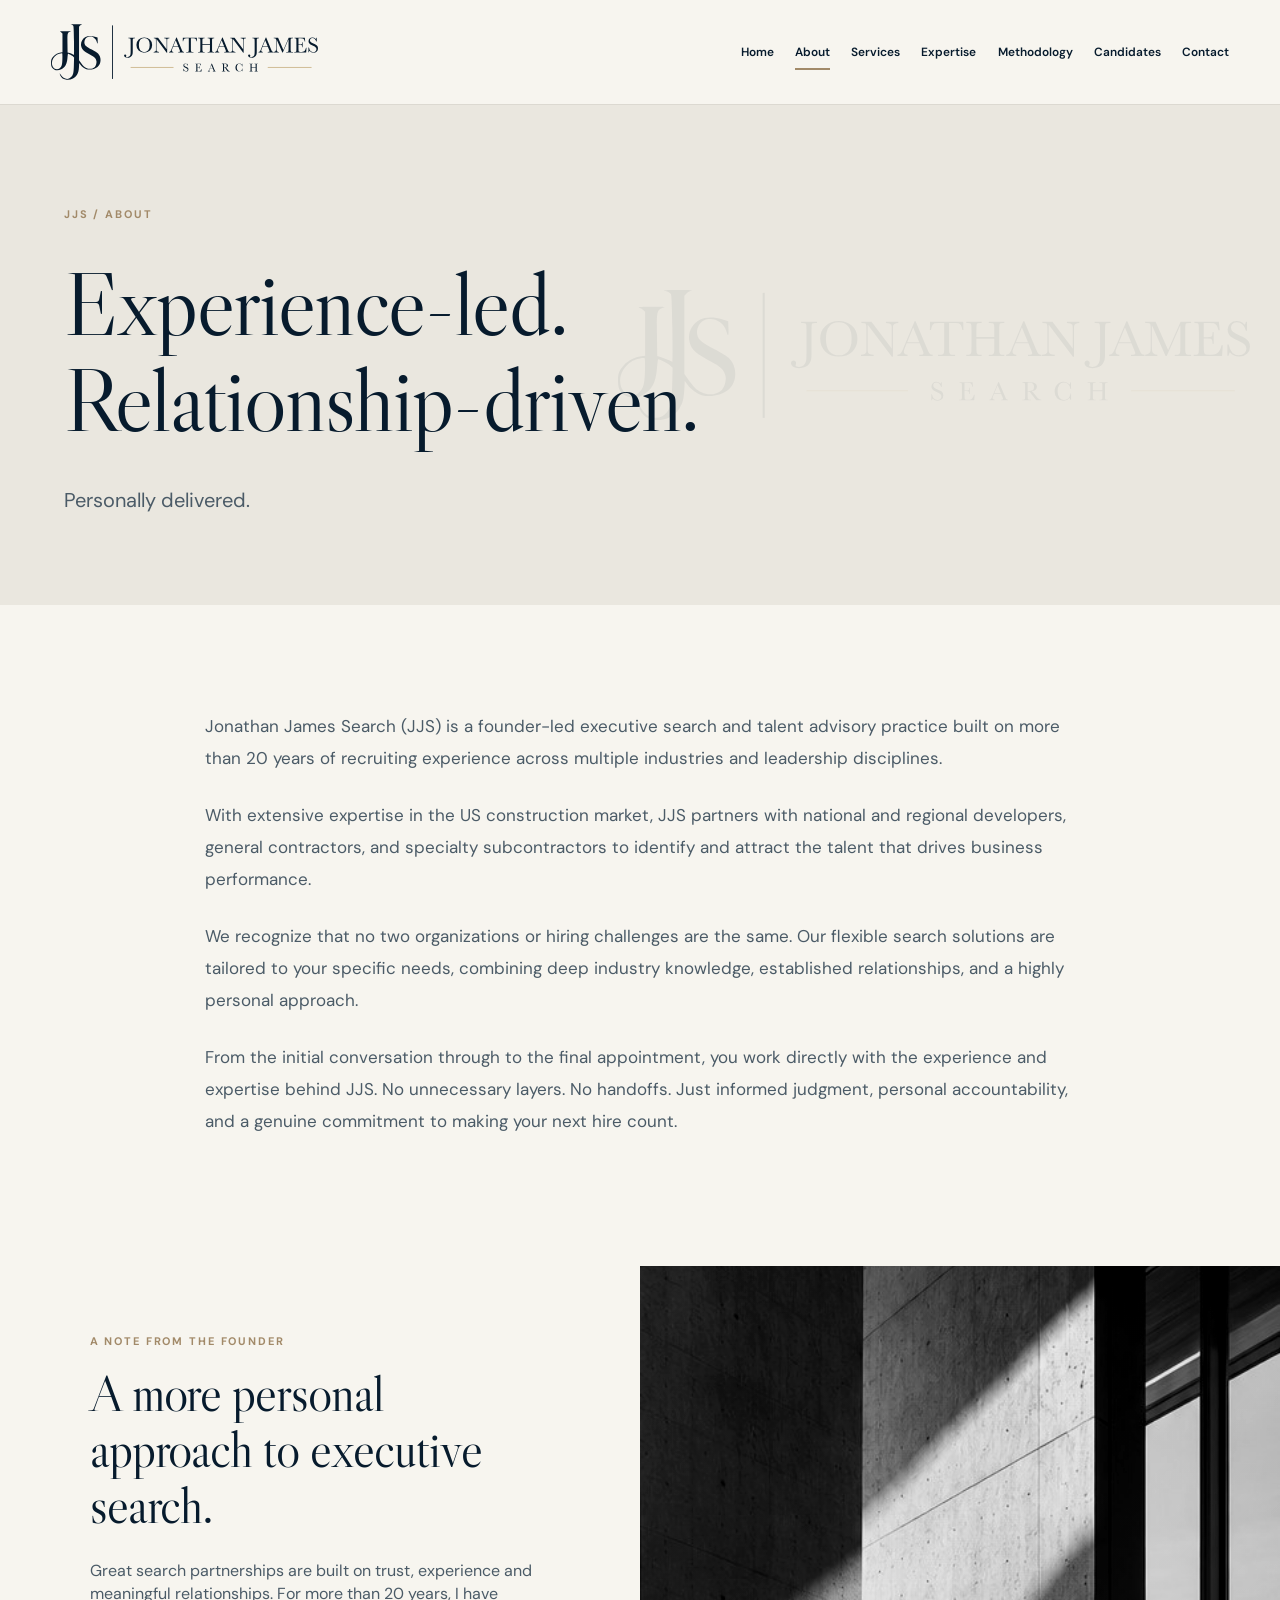
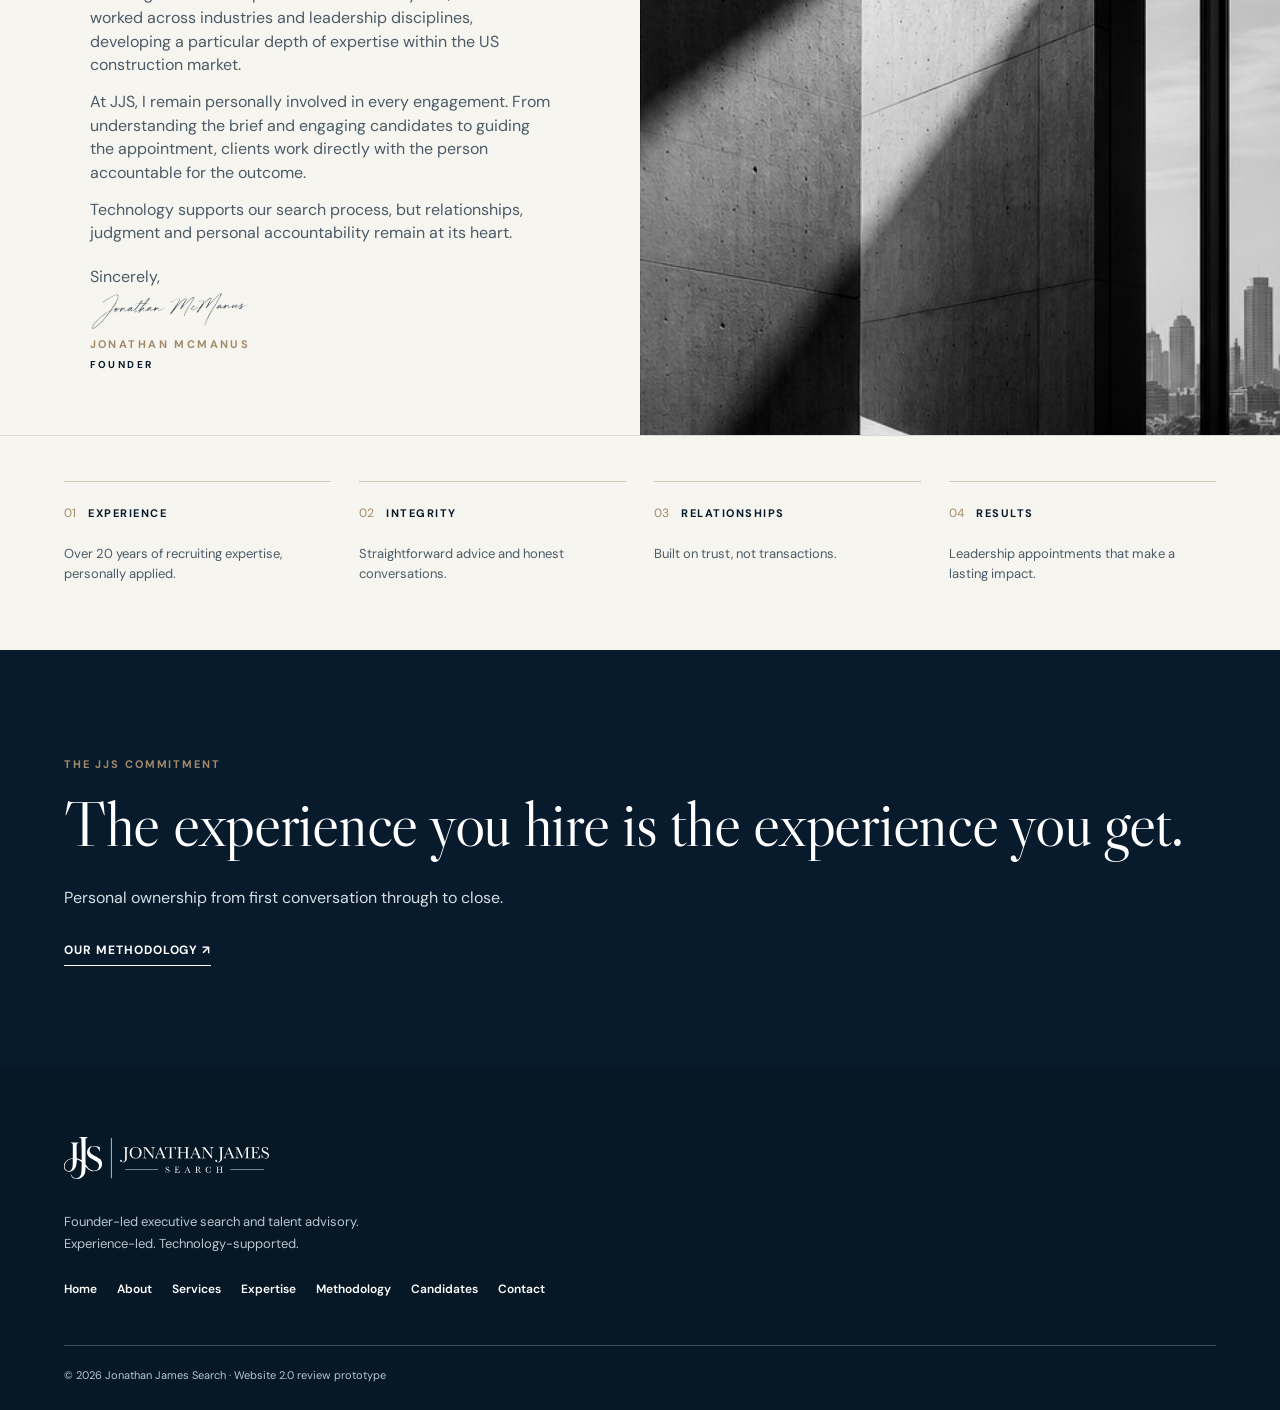
==== about.html @ 116082f7 "Import mobile-ready JJS website with Luke Banks profile Preserve supplied website files unchanged an" ====
<!doctype html><html lang="en"><head><meta charset="utf-8"><meta name="viewport" content="width=device-width,initial-scale=1"><title>About | Jonathan James Search</title><meta name="description" content="Founder-led executive search and talent advisory. Over 20 years of recruiting experience."><link rel="stylesheet" href="style.css"><link rel="stylesheet" href="mobile.css"></head><body><header class="site-header"><nav class="nav" aria-label="Main navigation"><a class="brand" href="index.html" aria-label="JJS home"><img class="logo" src="jjs-logo.svg" alt="JJS — Jonathan James Search"></a><button class="menu" type="button" aria-label="Toggle navigation" aria-expanded="false" aria-controls="main-links">☰</button><div class="links" id="main-links"><a href="index.html">Home</a><a href="about.html" aria-current="page">About</a><a href="services.html">Services</a><a href="expertise.html">Expertise</a><a href="methodology.html">Methodology</a><a href="candidates.html">Candidates</a><a href="contact.html">Contact</a></div></nav></header><section class="pagehero about-hero"><div class="wrap"><div class="eyebrow">JJS / ABOUT</div><h1>Experience-led.<br>Relationship-driven.</h1><p>Personally delivered.</p></div></section><section><div class="wrap prose"><p>Jonathan James Search (JJS) is a founder-led executive search and talent advisory practice built on more than 20 years of recruiting experience across multiple industries and leadership disciplines.</p><p>With extensive expertise in the US construction market, JJS partners with national and regional developers, general contractors, and specialty subcontractors to identify and attract the talent that drives business performance.</p><p>We recognize that no two organizations or hiring challenges are the same. Our flexible search solutions are tailored to your specific needs, combining deep industry knowledge, established relationships, and a highly personal approach.</p><p>From the initial conversation through to the final appointment, you work directly with the experience and expertise behind JJS. No unnecessary layers. No handoffs. Just informed judgment, personal accountability, and a genuine commitment to making your next hire count.</p></div></section><section class="founder-section"><div class="wrap founder-grid"><div class="founder-copy"><div class="eyebrow">A NOTE FROM THE FOUNDER</div><h2>A more personal approach to executive search.</h2><p>Great search partnerships are built on trust, experience and meaningful relationships. For more than 20 years, I have worked across industries and leadership disciplines, developing a particular depth of expertise within the US construction market.</p><p>At JJS, I remain personally involved in every engagement. From understanding the brief and engaging candidates to guiding the appointment, clients work directly with the person accountable for the outcome.</p><p>Technology supports our search process, but relationships, judgment and personal accountability remain at its heart.</p><p class="signoff">Sincerely,</p><img class="founder-signature-image" src="jonathan-mcmanus-signature.png" alt="Jonathan McManus signature"><div class="founder-credit">JONATHAN MCMANUS <span>FOUNDER</span></div></div><div class="founder-photo" role="img" aria-label="Black and white architectural structure"></div></div></section><section class="values-section"><div class="wrap values-grid"><div><span>01</span><strong>EXPERIENCE</strong><p>Over 20 years of recruiting expertise, personally applied.</p></div><div><span>02</span><strong>INTEGRITY</strong><p>Straightforward advice and honest conversations.</p></div><div><span>03</span><strong>RELATIONSHIPS</strong><p>Built on trust, not transactions.</p></div><div><span>04</span><strong>RESULTS</strong><p>Leadership appointments that make a lasting impact.</p></div></div></section><section class="navy"><div class="wrap"><div class="eyebrow">THE JJS COMMITMENT</div><h2>The experience you hire is the experience you get.</h2><p>Personal ownership from first conversation through to close.</p><a class="link" href="methodology.html">Our methodology ↗</a></div></section><footer><div class="wrap"><img class="logo" src="jjs-logo.svg" alt="Jonathan James Search"><p style="margin-top:24px">Founder-led executive search and talent advisory.<br>Experience-led. Technology-supported.</p><div class="links"><a href="index.html">Home</a><a href="about.html">About</a><a href="services.html">Services</a><a href="expertise.html">Expertise</a><a href="methodology.html">Methodology</a><a href="candidates.html">Candidates</a><a href="contact.html">Contact</a></div><div class="footer-bottom">© 2026 Jonathan James Search · Website 2.0 review prototype</div></div></footer><script>document.querySelector('.menu').addEventListener('click',function(){let e=document.querySelector('header .links');this.setAttribute('aria-expanded',e.classList.toggle('open'))})</script></body></html>
---- style.css ----
@import url('https://fonts.googleapis.com/css2?family=DM+Sans:wght@400;500;600;700&family=Libre+Caslon+Display&display=swap');:root{--navy:#071b2d;--ivory:#f7f5ef;--gold:#a28a69}*{box-sizing:border-box}body{margin:0;background:var(--ivory);color:var(--navy);font:16px/1.7 'DM Sans',Arial,sans-serif}a{color:inherit;text-decoration:none}header{background:var(--ivory);position:sticky;top:0;z-index:10;border-bottom:1px solid #dedbd3}.nav{width:min(1300px,92%);margin:auto;display:flex;justify-content:space-between;align-items:center;gap:30px;padding:20px 0}.logo{width:205px;height:auto}.links{display:flex;gap:20px;flex-wrap:wrap}.links a{font-size:12px;font-weight:600}.links a:hover{color:var(--gold)}.wrap{width:min(1160px,90%);margin:auto}h1,h2,h3{font-family:'Libre Caslon Display',Georgia,serif;font-weight:400;line-height:1.09;letter-spacing:-.02em}h1{font-size:clamp(56px,7vw,108px);margin:22px 0}h2{font-size:clamp(38px,5vw,70px);margin:15px 0 25px}h3{font-size:clamp(28px,3vw,42px);margin:8px 0}p{color:#4b5b67;margin:0 0 24px}.eyebrow{text-transform:uppercase;letter-spacing:.17em;font-size:11px;font-weight:700;color:var(--gold)}section{padding:105px 0}.hero{padding:0;display:grid;grid-template-columns:52% 48%;min-height:690px}.hero .copy{padding:80px 9%;display:flex;flex-direction:column;justify-content:center}.hero .copy p{max-width:500px;font-size:18px}.hero .art{position:relative;min-height:690px;background:#3c4145}.hero .art:before,.photo:before{content:'';position:absolute;inset:0;background:linear-gradient(130deg,rgba(0,0,0,.05),rgba(0,0,0,.35)),url('https://images.unsplash.com/photo-1486406146926-c627a92ad1ab?auto=format&fit=crop&w=1600&q=85') center/cover;filter:grayscale(1) contrast(1.17)}.hero .art:after{content:'JJS / EXECUTIVE SEARCH';position:absolute;bottom:25px;right:25px;color:#fff;font-size:10px;letter-spacing:.2em}.btn{display:inline-block;background:var(--navy);color:white;padding:14px 24px;text-transform:uppercase;font-weight:700;letter-spacing:.07em;font-size:12px}.split{display:grid;grid-template-columns:1fr 1fr;gap:8vw;align-items:center}.split p{font-size:17px}.navy{background:var(--navy);color:white}.navy p{color:#d5dde2}.cards{display:grid;grid-template-columns:repeat(4,1fr);gap:25px;margin-top:30px}.card{border-top:1px solid #b6bdc0;padding-top:20px}.card h3{font-size:30px}.card p{font-size:14px}.band{padding:80px 0}.pagehero{background:#eae7df;padding:110px 0 90px}.pagehero p{font-size:18px;max-width:760px}.prose{max-width:870px}.prose p{font-size:17px;line-height:1.9}.row,.step{border-bottom:1px solid #d8d5ce;padding:28px 0}.step{display:grid;grid-template-columns:60px 1fr;gap:20px}.num{color:var(--gold)}.pillars{display:grid;grid-template-columns:repeat(3,1fr);gap:25px}.pillar{border-top:1px solid #d8d5ce;padding-top:18px}.photo{min-height:460px;position:relative;background:#575c5f}.photo:before{background-image:linear-gradient(135deg,rgba(0,0,0,.05),rgba(0,0,0,.25)),url('https://images.unsplash.com/photo-1487958449943-2429e8be8625?auto=format&fit=crop&w=1200&q=85')}.link{font-size:12px;letter-spacing:.08em;text-transform:uppercase;font-weight:700;border-bottom:1px solid;padding-bottom:7px}.contact-grid{display:grid;grid-template-columns:1fr 1fr;gap:8vw}input,textarea{width:100%;padding:13px;margin:8px 0 18px;border:1px solid #bfc5c5;font:inherit}textarea{min-height:120px}footer{background:#061726;color:#fff;padding:70px 0 25px}footer .logo{filter:brightness(0) invert(1)}footer p{color:#bdc6ce;font-size:13px}.footer-bottom{border-top:1px solid #405060;padding-top:20px;margin-top:45px;font-size:11px;color:#bdc6ce}.menu{display:none}@media(max-width:900px){.links{gap:10px}.links a{font-size:11px}.cards{grid-template-columns:repeat(2,1fr)}}@media(max-width:700px){.menu{display:block;border:0;background:none;font-size:24px}.nav{flex-wrap:wrap}.nav>.links{display:none;width:100%;flex-direction:column}.nav>.links.open{display:flex}.hero,.split,.contact-grid{grid-template-columns:1fr}.hero .copy{padding:75px 6%}.hero .art{min-height:380px}.cards,.pillars{grid-template-columns:1fr}section{padding:70px 0}.photo{min-height:340px}}
/* Website 2.1: one identical navigation system on all seven pages */
.site-header{background:#f7f5ef;position:sticky;top:0;z-index:30;border-bottom:1px solid #dcd9d1}
.site-header .nav{width:min(1620px,92%);min-height:104px;padding:14px 0;gap:36px;flex-wrap:nowrap}
.site-header .brand{display:block;flex:0 0 auto;line-height:0}
.site-header .logo{width:clamp(200px,21vw,305px);height:auto;max-height:76px;object-fit:contain;object-position:left center}
.site-header .links{display:flex;align-items:center;justify-content:flex-end;gap:clamp(12px,1.65vw,31px);flex-wrap:nowrap}
.site-header .links a{font-size:clamp(11px,.93vw,14px);font-weight:600;white-space:nowrap;position:relative;padding:12px 0;color:#071b2d}
.site-header .links a[aria-current="page"]:after{content:"";position:absolute;left:0;right:0;bottom:4px;height:2px;background:#a28a69}
.site-header .links a:hover{color:#8c7659}
.about-hero{position:relative;overflow:hidden;min-height:500px;display:flex;align-items:center}
.about-hero:before{content:"";position:absolute;inset:0 0 0 42%;background:url('jjs-logo.svg') center center / 95% auto no-repeat;opacity:.065;pointer-events:none}
.about-hero .wrap{position:relative;z-index:1}
.about-hero h1{max-width:1100px}
.founder-section{padding:0;background:#f7f5ef}
.founder-grid{width:100%;max-width:none;display:grid;grid-template-columns:1fr 1fr;gap:0;align-items:stretch}
.founder-copy{padding:clamp(45px,6vw,105px) clamp(30px,7vw,125px);max-width:820px;justify-self:end}
.founder-copy h2{font-size:clamp(36px,4vw,64px)}
.founder-copy p{font-size:16px;line-height:1.85}
.founder-photo{min-height:650px;background:linear-gradient(135deg,rgba(0,0,0,.05),rgba(0,0,0,.2)),url('https://images.unsplash.com/photo-1487958449943-2429e8be8625?auto=format&fit=crop&w=1200&q=85') center / cover;filter:grayscale(1) contrast(1.12)}
.signoff{margin-bottom:0!important}
.founder-signature{font-family:'Brush Script MT','Segoe Script',cursive;font-size:clamp(22px,2vw,30px);font-style:italic;line-height:1.35;color:#66727a;margin:3px 0 7px;opacity:.82}
.founder-credit{font-size:11px;letter-spacing:.22em;font-weight:700;color:#a28a69}
.founder-credit span{display:block;color:#071b2d;font-size:10px;margin-top:3px}
.values-section{padding:45px 0 65px;border-top:1px solid #dcd9d1}
.values-grid{display:grid;grid-template-columns:repeat(4,1fr);gap:28px}
.values-grid>div{border-top:1px solid #d2c8b9;padding-top:16px}
.values-grid span{color:#a28a69;margin-right:12px;font-size:12px}
.values-grid strong{font-size:11px;letter-spacing:.14em}
.values-grid p{font-size:13px;line-height:1.6;margin:18px 0 0}
@media(max-width:950px){.site-header .nav{min-height:82px;flex-wrap:wrap}.site-header .menu{display:block;margin-left:auto;border:0;background:none;font-size:25px;cursor:pointer}.site-header .nav>.links{display:none;flex-direction:column;align-items:flex-start;width:100%;gap:4px;padding:10px 0}.site-header .nav>.links.open{display:flex}.site-header .links a{font-size:14px}.founder-grid{grid-template-columns:1fr}.founder-copy{justify-self:stretch;max-width:none}.founder-photo{min-height:390px}.values-grid{grid-template-columns:repeat(2,1fr)}}
@media(max-width:600px){.about-hero:before{inset:10% -35% 0 10%;background-size:100% auto;opacity:.045}.about-hero{min-height:370px}.values-grid{grid-template-columns:1fr}.site-header .logo{width:215px}}

/* Approved About-page refinement, v2.3 */
.about-hero{background:#eae7df;min-height:455px;padding:100px 0 88px}
.about-hero:before{inset:0 1% 0 47%;background-image:url('jjs-logo.svg');background-size:95% auto;opacity:.055}
.about-hero h1{line-height:1.08;margin:32px 0 34px}
.about-hero p{font-size:20px;margin:0}
.founder-copy{padding-top:66px;padding-bottom:62px}
.founder-copy p{line-height:1.48;margin:0 0 13px}
.founder-copy .signoff{margin-top:20px;margin-bottom:0!important}
.founder-signature-image{display:block;width:172px;max-width:50%;height:auto;margin:2px 0 3px;object-fit:contain;object-position:left center}
.founder-photo{background-image:linear-gradient(135deg,rgba(0,0,0,.07),rgba(0,0,0,.17)),url('about-architecture.jpg');background-size:cover;background-position:center}
@media(max-width:700px){.founder-signature-image{width:148px}.about-hero{padding:80px 0 65px}}

/* JJS 2.4 — cinematic homepage video; existing navigation and About page unchanged */
.hero .art.hero-video{overflow:hidden;background:#343b40 url('jjs-homepage-poster.jpg') center/cover no-repeat}
.hero .art.hero-video:before{display:none}
.hero .art.hero-video video{position:absolute;inset:0;width:100%;height:100%;object-fit:cover;filter:grayscale(1) contrast(1.08)}
.hero .art.hero-video:after{z-index:2;text-shadow:0 1px 5px rgba(0,0,0,.6)}
@media (prefers-reduced-motion: reduce){
  .hero .art.hero-video video{display:none}
}
---- mobile.css ----
/* JJS mobile refinement: desktop visual identity remains unchanged */
html { -webkit-text-size-adjust:100%; scroll-behavior:smooth; }
body { overflow-x:hidden; }
img,video { max-width:100%; }
button,a { -webkit-tap-highlight-color:transparent; }
:focus-visible { outline:3px solid #a28a69;outline-offset:3px; }
.site-header .menu { color:#071b2d; min-width:46px; min-height:46px; cursor:pointer; }
@media (max-width:950px) {
  .site-header .nav { min-height:74px; padding:11px 0; gap:12px; }
  .site-header .nav>.links { width:100%; border-top:1px solid #dedbd3; padding:10px 0 16px; }
  .site-header .nav>.links a { display:block; padding:12px 6px; font-size:15px; width:100%; }
  .site-header .nav>.links a[aria-current="page"]:after { right:auto; width:38px; bottom:7px; }
  .site-header .logo { width:min(240px,65vw);max-height:62px; }
}
@media (max-width:700px) {
  .wrap {width:88%;}
  body {font-size:15px;line-height:1.55;}
  h1 {font-size:clamp(44px,10.5vw,70px);line-height:1.07;}
  h2 {font-size:clamp(34px,8.5vw,52px);line-height:1.13;}
  h3 {font-size:clamp(26px,6.5vw,38px);}
  p {margin-bottom:16px;}
  .eyebrow {font-size:10px;line-height:1.55;letter-spacing:.13em;}
  .hero {min-height:0;grid-template-columns:1fr;}
  .hero .copy {padding:60px 7% 52px;}
  .hero .copy p {font-size:16px;}
  .hero .art {min-height:280px;height:48vw;max-height:390px;}
  .hero .art video {object-fit:cover;}
  section {padding:56px 0;}
  .pagehero {padding:70px 0 60px;}
  .pagehero p {font-size:16px;}
  .split,.contact-grid {gap:28px;}
  .split p,.prose p {font-size:15px;line-height:1.65;}
  .cards {grid-template-columns:1fr;gap:20px;}
  .card h3 {font-size:27px;}
  .card p {font-size:14px;}
  .pillars {grid-template-columns:1fr;}
  .step {grid-template-columns:36px minmax(0,1fr);gap:12px;padding:20px 0;}
  .photo {min-height:250px;}
  .band {padding:58px 0;}
  .btn {display:inline-flex;align-items:center;justify-content:center;min-height:46px;padding:12px 18px;max-width:100%;font-size:11px;}
  input,textarea {font-size:16px;}
  footer {padding:50px 0 22px;}
  footer .links {display:grid;grid-template-columns:repeat(2,minmax(0,1fr));gap:8px 18px;margin-top:22px;}
  footer .links a {padding:5px 0;font-size:13px;}
  .about-hero {min-height:0;padding:65px 0 60px;}
  .about-hero:before {inset:4% -20% 0 28%;opacity:.04;}
  .about-hero h1 {font-size:clamp(43px,10vw,64px);overflow-wrap:normal;}
  .about-hero p {font-size:16px;}
  .founder-copy {padding:50px 7%;}
  .founder-copy h2 {font-size:clamp(33px,8vw,52px);}
  .founder-copy p {font-size:15px;line-height:1.55;}
  .founder-photo {min-height:270px;}
  .values-grid {grid-template-columns:repeat(2,minmax(0,1fr));gap:22px;}
  .values-grid p {font-size:12px;}
  .luke-hero {padding:50px 0 0;}
  .luke-hero-grid {margin-top:20px;}
  .luke-copy h1 {font-size:clamp(60px,13vw,94px);line-height:.98;}
  .luke-copy {padding:15px 0 35px;}
  .luke-lead {font-size:17px!important;}
  .luke-portrait {min-height:0;aspect-ratio:4/4.5;}
  .luke-portrait img {object-position:center 30%;}
  .luke-intro,.luke-two,.luke-cases,.luke-cta {padding:60px 0;}
  .luke-columns {gap:30px;margin-top:35px;}
  .luke-columns article {padding-top:18px;}
  .luke-case-grid {gap:25px;margin-top:28px;}
  .luke-teaser {padding:60px 0;}
  .luke-teaser .wrap {gap:20px;}
  .luke-secondary-image {height:290px;}
}
@media (max-width:390px) {
  .site-header .logo {width:min(205px,62vw);}
  .values-grid {grid-template-columns:1fr;}
  .luke-copy h1 {font-size:58px;}
  footer .links {grid-template-columns:1fr 1fr;}
}
@media(prefers-reduced-motion:reduce) {
  html {scroll-behavior:auto;}
}
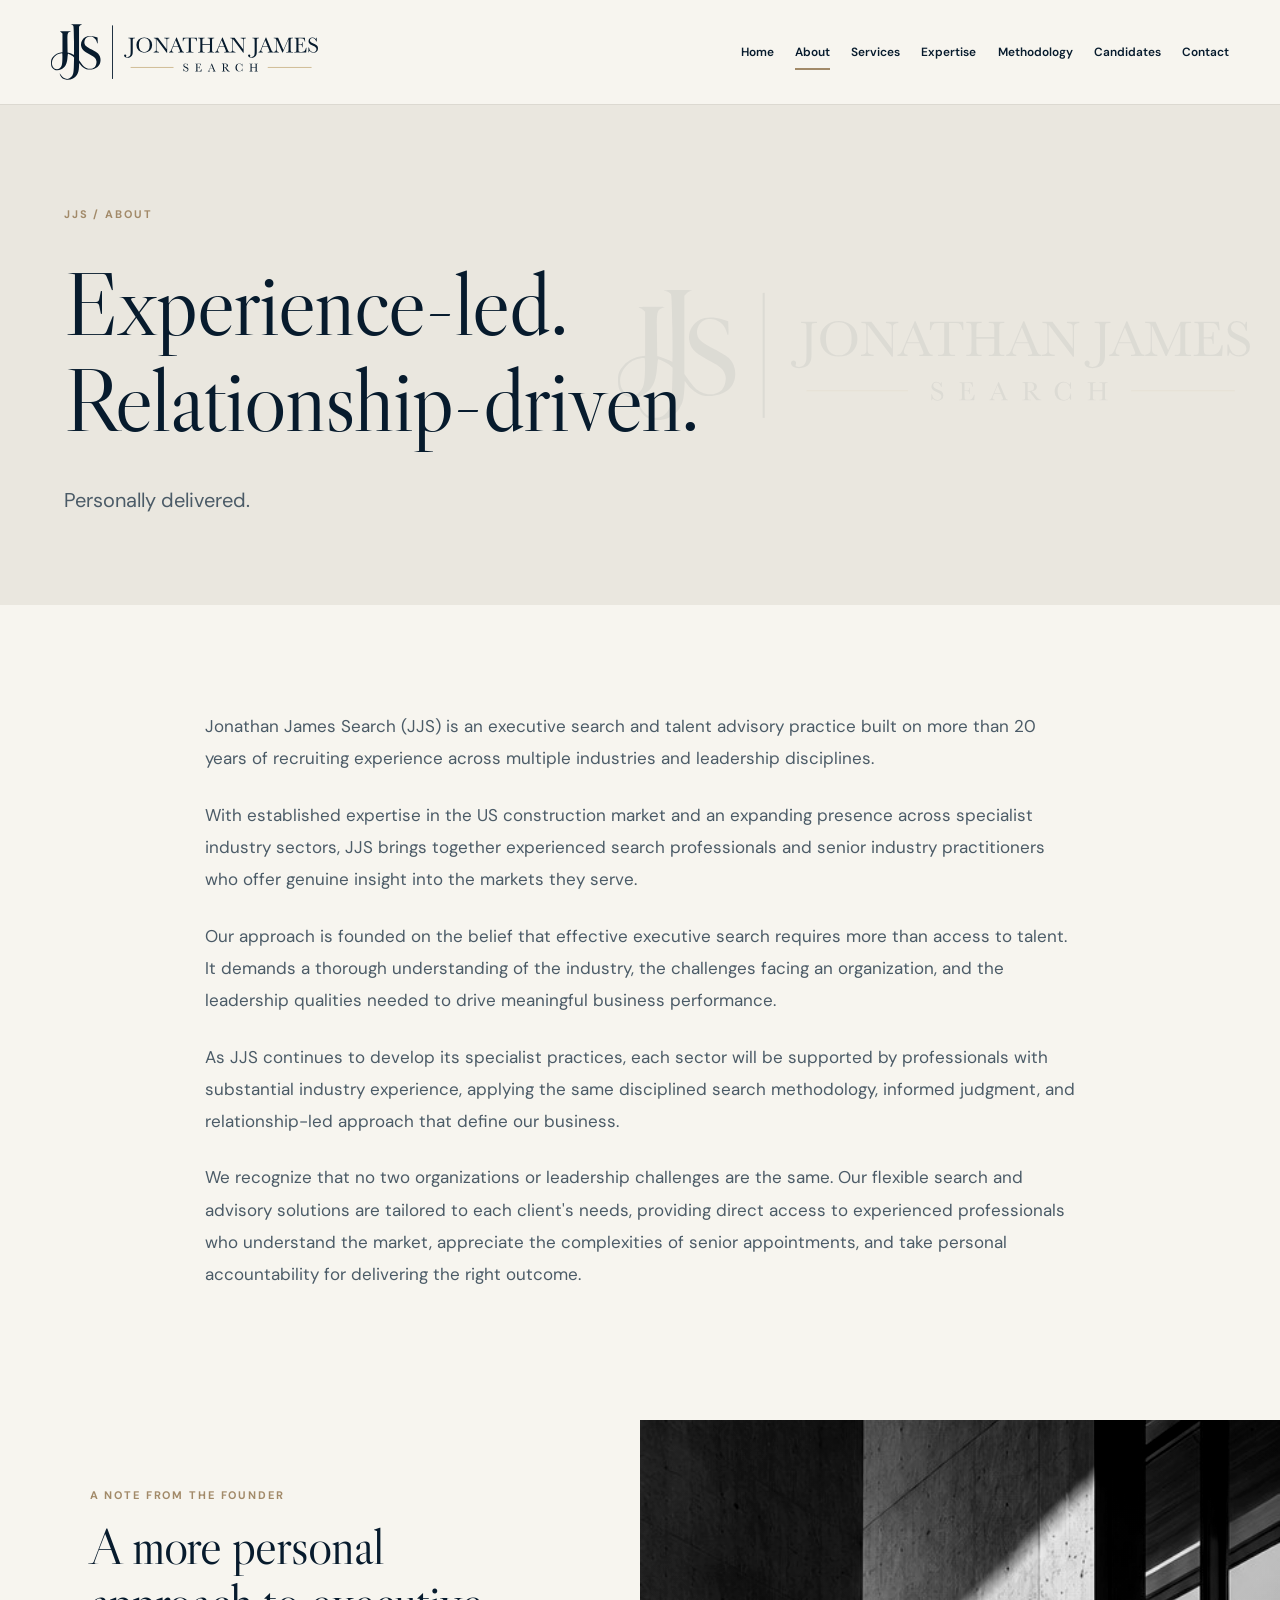
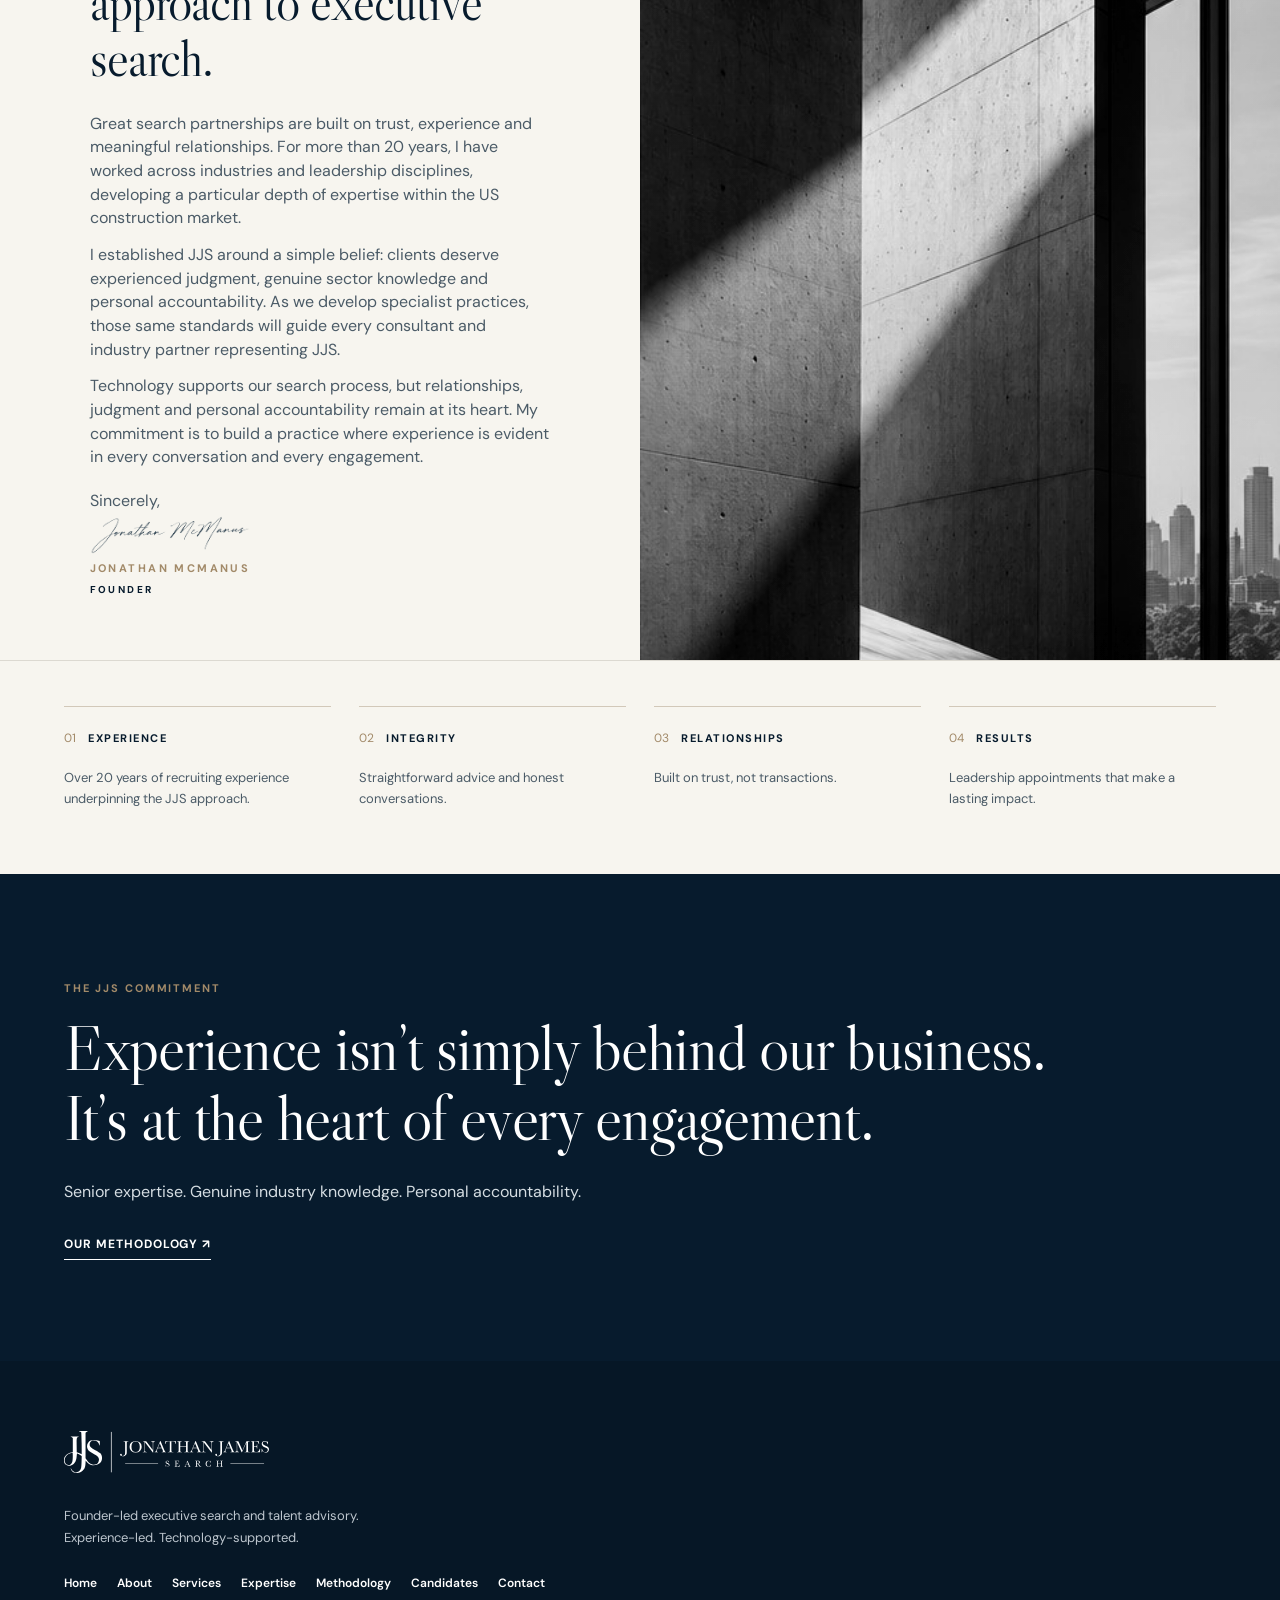
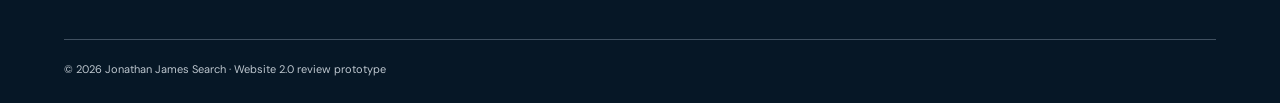
==== commit fc8c2721: "Update JJS multi-sector positioning and retain founder letter" ====
--- a/about.html
+++ b/about.html
@@ -1 +1 @@
-<!doctype html><html lang="en"><head><meta charset="utf-8"><meta name="viewport" content="width=device-width,initial-scale=1"><title>About | Jonathan James Search</title><meta name="description" content="Founder-led executive search and talent advisory. Over 20 years of recruiting experience."><link rel="stylesheet" href="style.css"><link rel="stylesheet" href="mobile.css"></head><body><header class="site-header"><nav class="nav" aria-label="Main navigation"><a class="brand" href="index.html" aria-label="JJS home"><img class="logo" src="jjs-logo.svg" alt="JJS — Jonathan James Search"></a><button class="menu" type="button" aria-label="Toggle navigation" aria-expanded="false" aria-controls="main-links">☰</button><div class="links" id="main-links"><a href="index.html">Home</a><a href="about.html" aria-current="page">About</a><a href="services.html">Services</a><a href="expertise.html">Expertise</a><a href="methodology.html">Methodology</a><a href="candidates.html">Candidates</a><a href="contact.html">Contact</a></div></nav></header><section class="pagehero about-hero"><div class="wrap"><div class="eyebrow">JJS / ABOUT</div><h1>Experience-led.<br>Relationship-driven.</h1><p>Personally delivered.</p></div></section><section><div class="wrap prose"><p>Jonathan James Search (JJS) is a founder-led executive search and talent advisory practice built on more than 20 years of recruiting experience across multiple industries and leadership disciplines.</p><p>With extensive expertise in the US construction market, JJS partners with national and regional developers, general contractors, and specialty subcontractors to identify and attract the talent that drives business performance.</p><p>We recognize that no two organizations or hiring challenges are the same. Our flexible search solutions are tailored to your specific needs, combining deep industry knowledge, established relationships, and a highly personal approach.</p><p>From the initial conversation through to the final appointment, you work directly with the experience and expertise behind JJS. No unnecessary layers. No handoffs. Just informed judgment, personal accountability, and a genuine commitment to making your next hire count.</p></div></section><section class="founder-section"><div class="wrap founder-grid"><div class="founder-copy"><div class="eyebrow">A NOTE FROM THE FOUNDER</div><h2>A more personal approach to executive search.</h2><p>Great search partnerships are built on trust, experience and meaningful relationships. For more than 20 years, I have worked across industries and leadership disciplines, developing a particular depth of expertise within the US construction market.</p><p>At JJS, I remain personally involved in every engagement. From understanding the brief and engaging candidates to guiding the appointment, clients work directly with the person accountable for the outcome.</p><p>Technology supports our search process, but relationships, judgment and personal accountability remain at its heart.</p><p class="signoff">Sincerely,</p><img class="founder-signature-image" src="jonathan-mcmanus-signature.png" alt="Jonathan McManus signature"><div class="founder-credit">JONATHAN MCMANUS <span>FOUNDER</span></div></div><div class="founder-photo" role="img" aria-label="Black and white architectural structure"></div></div></section><section class="values-section"><div class="wrap values-grid"><div><span>01</span><strong>EXPERIENCE</strong><p>Over 20 years of recruiting expertise, personally applied.</p></div><div><span>02</span><strong>INTEGRITY</strong><p>Straightforward advice and honest conversations.</p></div><div><span>03</span><strong>RELATIONSHIPS</strong><p>Built on trust, not transactions.</p></div><div><span>04</span><strong>RESULTS</strong><p>Leadership appointments that make a lasting impact.</p></div></div></section><section class="navy"><div class="wrap"><div class="eyebrow">THE JJS COMMITMENT</div><h2>The experience you hire is the experience you get.</h2><p>Personal ownership from first conversation through to close.</p><a class="link" href="methodology.html">Our methodology ↗</a></div></section><footer><div class="wrap"><img class="logo" src="jjs-logo.svg" alt="Jonathan James Search"><p style="margin-top:24px">Founder-led executive search and talent advisory.<br>Experience-led. Technology-supported.</p><div class="links"><a href="index.html">Home</a><a href="about.html">About</a><a href="services.html">Services</a><a href="expertise.html">Expertise</a><a href="methodology.html">Methodology</a><a href="candidates.html">Candidates</a><a href="contact.html">Contact</a></div><div class="footer-bottom">© 2026 Jonathan James Search · Website 2.0 review prototype</div></div></footer><script>document.querySelector('.menu').addEventListener('click',function(){let e=document.querySelector('header .links');this.setAttribute('aria-expanded',e.classList.toggle('open'))})</script></body></html>+<!doctype html><html lang="en"><head><meta charset="utf-8"><meta name="viewport" content="width=device-width,initial-scale=1"><title>About | Jonathan James Search</title><meta name="description" content="Founder-led executive search and talent advisory. Over 20 years of recruiting experience."><link rel="stylesheet" href="style.css"><link rel="stylesheet" href="mobile.css"></head><body><header class="site-header"><nav class="nav" aria-label="Main navigation"><a class="brand" href="index.html" aria-label="JJS home"><img class="logo" src="jjs-logo.svg" alt="JJS — Jonathan James Search"></a><button class="menu" type="button" aria-label="Toggle navigation" aria-expanded="false" aria-controls="main-links">☰</button><div class="links" id="main-links"><a href="index.html">Home</a><a href="about.html" aria-current="page">About</a><a href="services.html">Services</a><a href="expertise.html">Expertise</a><a href="methodology.html">Methodology</a><a href="candidates.html">Candidates</a><a href="contact.html">Contact</a></div></nav></header><section class="pagehero about-hero"><div class="wrap"><div class="eyebrow">JJS / ABOUT</div><h1>Experience-led.<br>Relationship-driven.</h1><p>Personally delivered.</p></div></section><section><div class="wrap prose"><p>Jonathan James Search (JJS) is an executive search and talent advisory practice built on more than 20 years of recruiting experience across multiple industries and leadership disciplines.</p><p>With established expertise in the US construction market and an expanding presence across specialist industry sectors, JJS brings together experienced search professionals and senior industry practitioners who offer genuine insight into the markets they serve.</p><p>Our approach is founded on the belief that effective executive search requires more than access to talent. It demands a thorough understanding of the industry, the challenges facing an organization, and the leadership qualities needed to drive meaningful business performance.</p><p>As JJS continues to develop its specialist practices, each sector will be supported by professionals with substantial industry experience, applying the same disciplined search methodology, informed judgment, and relationship-led approach that define our business.</p><p>We recognize that no two organizations or leadership challenges are the same. Our flexible search and advisory solutions are tailored to each client's needs, providing direct access to experienced professionals who understand the market, appreciate the complexities of senior appointments, and take personal accountability for delivering the right outcome.</p></div></section><section class="founder-section"><div class="wrap founder-grid"><div class="founder-copy"><div class="eyebrow">A NOTE FROM THE FOUNDER</div><h2>A more personal approach to executive search.</h2><p>Great search partnerships are built on trust, experience and meaningful relationships. For more than 20 years, I have worked across industries and leadership disciplines, developing a particular depth of expertise within the US construction market.</p><p>I established JJS around a simple belief: clients deserve experienced judgment, genuine sector knowledge and personal accountability. As we develop specialist practices, those same standards will guide every consultant and industry partner representing JJS.</p><p>Technology supports our search process, but relationships, judgment and personal accountability remain at its heart. My commitment is to build a practice where experience is evident in every conversation and every engagement.</p><p class="signoff">Sincerely,</p><img class="founder-signature-image" src="jonathan-mcmanus-signature.png" alt="Jonathan McManus signature"><div class="founder-credit">JONATHAN MCMANUS <span>FOUNDER</span></div></div><div class="founder-photo" role="img" aria-label="Black and white architectural structure"></div></div></section><section class="values-section"><div class="wrap values-grid"><div><span>01</span><strong>EXPERIENCE</strong><p>Over 20 years of recruiting experience underpinning the JJS approach.</p></div><div><span>02</span><strong>INTEGRITY</strong><p>Straightforward advice and honest conversations.</p></div><div><span>03</span><strong>RELATIONSHIPS</strong><p>Built on trust, not transactions.</p></div><div><span>04</span><strong>RESULTS</strong><p>Leadership appointments that make a lasting impact.</p></div></div></section><section class="navy"><div class="wrap"><div class="eyebrow">THE JJS COMMITMENT</div><h2>Experience isn’t simply behind our business.<br>It’s at the heart of every engagement.</h2><p>Senior expertise. Genuine industry knowledge. Personal accountability.</p><a class="link" href="methodology.html">Our methodology ↗</a></div></section><footer><div class="wrap"><img class="logo" src="jjs-logo.svg" alt="Jonathan James Search"><p style="margin-top:24px">Founder-led executive search and talent advisory.<br>Experience-led. Technology-supported.</p><div class="links"><a href="index.html">Home</a><a href="about.html">About</a><a href="services.html">Services</a><a href="expertise.html">Expertise</a><a href="methodology.html">Methodology</a><a href="candidates.html">Candidates</a><a href="contact.html">Contact</a></div><div class="footer-bottom">© 2026 Jonathan James Search · Website 2.0 review prototype</div></div></footer><script>document.querySelector('.menu').addEventListener('click',function(){let e=document.querySelector('header .links');this.setAttribute('aria-expanded',e.classList.toggle('open'))})</script></body></html>
